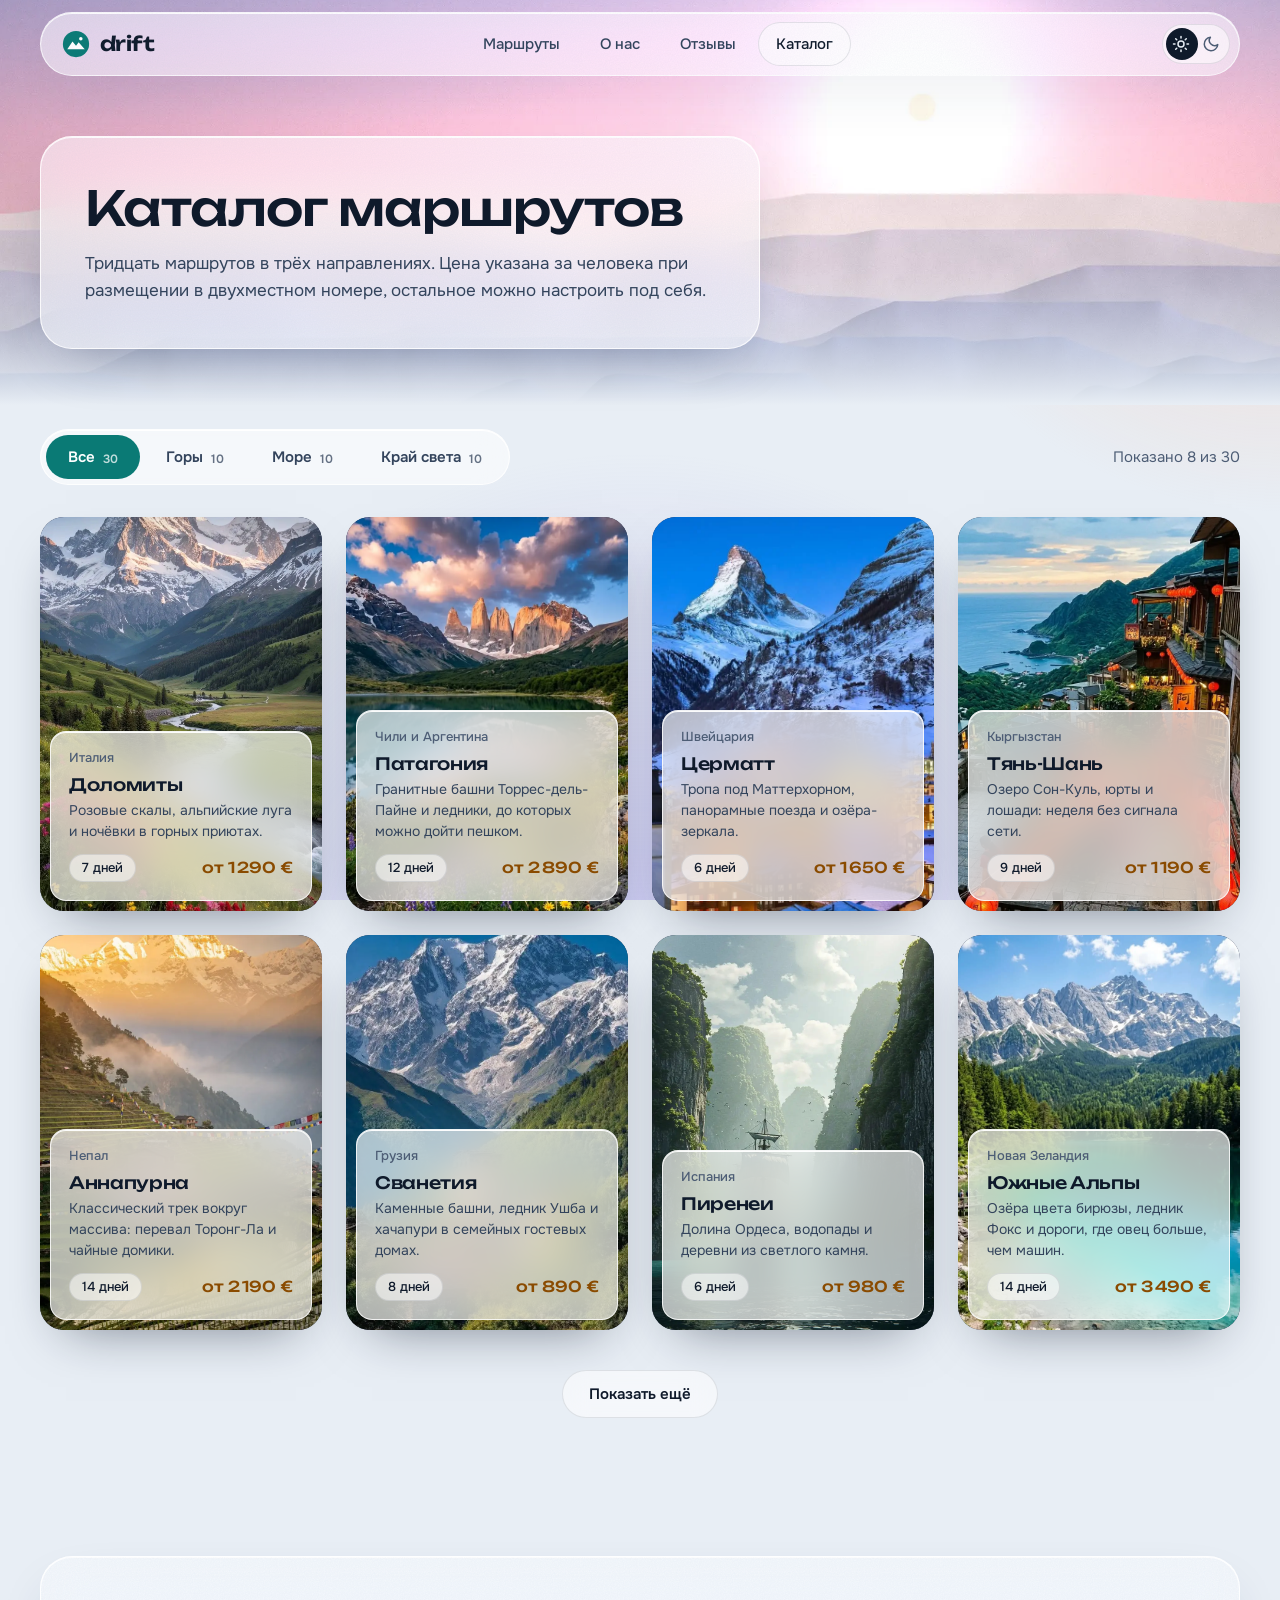
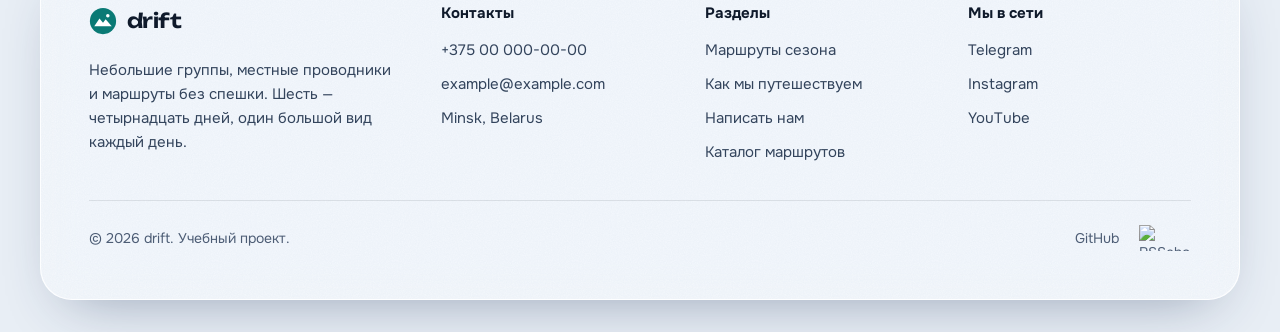
==== catalog.html @ 77f8b473 "init: creation landing page" ====
<!doctype html>
<html lang="ru" data-theme="light">
  <head>
    <meta charset="utf-8">
    <meta name="viewport" content="width=device-width, initial-scale=1">
    <title>Каталог маршрутов — drift</title>
    <meta
      name="description"
      content="Тридцать маршрутов по горам, морю и самым удалённым местам. Выберите категорию и настройте поездку под себя.">
    <meta name="color-scheme" content="light dark">
    <link rel="icon" href="assets/favicon.svg" type="image/svg+xml">
    <script>
      (function () {
        var theme = "light";
        try {
          var saved = localStorage.getItem("drift-theme");
          theme =
            saved === "dark" || saved === "light"
              ? saved
              : matchMedia("(prefers-color-scheme: dark)").matches
                ? "dark"
                : "light";
        } catch (e) {}
        document.documentElement.setAttribute("data-theme", theme);
      })();
    </script>
    <link
      rel="preload"
      href="assets/fonts/unbounded-cyrillic-wght-normal.woff2"
      as="font"
      type="font/woff2"
      crossorigin>
    <link rel="stylesheet" href="css/fonts.css">
    <link rel="stylesheet" href="css/base.css">
    <link rel="stylesheet" href="css/components.css">
    <link rel="stylesheet" href="css/pages.css">
  </head>
  <body>
    <header class="site-header">
      <div class="site-header__bar">
        <a class="logo" href="index.html"
          ><svg viewBox="0 0 32 32" aria-hidden="true">
            <circle cx="16" cy="16" r="15" fill="var(--accent)" />
            <path d="M6 22l6-9 4 5 3-4 7 8z" fill="var(--accent-ink)" />
            <circle cx="21.5" cy="10" r="2" fill="var(--accent-ink)" />
          </svg>
          <span>drift</span></a
        >
        <nav class="nav" id="site-nav">
          <ul class="nav__list">
            <li><a class="nav__link" href="index.html#routes">Маршруты</a></li>
            <li><a class="nav__link" href="index.html#about">О нас</a></li>
            <li><a class="nav__link" href="index.html#reviews">Отзывы</a></li>
            <li>
              <a class="nav__link" href="catalog.html" aria-current="page">Каталог</a>
            </li>
          </ul>
        </nav>
        <div class="site-header__actions">
          <button
            class="theme-toggle"
            type="button"
            role="switch"
            aria-checked="false"
            aria-label="Тёмная тема"
          >
            <span class="theme-toggle__thumb"></span>
            <svg
              class="theme-toggle__sun"
              viewBox="0 0 24 24"
              fill="none"
              stroke="currentColor"
              stroke-width="2"
              stroke-linecap="round"
              stroke-linejoin="round"
              aria-hidden="true"
            >
              <circle cx="12" cy="12" r="4" />
              <path
                d="M12 2v2M12 20v2M4.93 4.93l1.41 1.41M17.66 17.66l1.41 1.41M2 12h2M20 12h2M6.34 17.66l-1.41 1.41M19.07 4.93l-1.41 1.41"
              />
            </svg>
            <svg
              class="theme-toggle__moon"
              viewBox="0 0 24 24"
              fill="none"
              stroke="currentColor"
              stroke-width="2"
              stroke-linecap="round"
              stroke-linejoin="round"
              aria-hidden="true"
            >
              <path d="M21 12.79A9 9 0 1 1 11.21 3 7 7 0 0 0 21 12.79z" />
            </svg>
          </button>
          <button
            class="burger"
            type="button"
            aria-label="Открыть меню"
            aria-expanded="false"
            aria-controls="site-nav"
          >
            <span></span><span></span><span></span>
          </button>
        </div>
      </div>
    </header>

    <main id="main">
      <section class="page-hero" aria-labelledby="catalog-title">
        <div class="page-hero__bg" aria-hidden="true"></div>
        <div class="container">
          <div class="page-hero__panel glass">
            <h1 id="catalog-title">Каталог маршрутов</h1>
            <p>
              Тридцать маршрутов в трёх направлениях. Цена указана за человека
              при размещении в двухместном номере, остальное можно настроить под
              себя.
            </p>
          </div>
        </div>
      </section>

      <section class="catalog" aria-labelledby="catalog-list-title">
        <div class="container">
          <h2 class="visually-hidden" id="catalog-list-title">
            Список маршрутов
          </h2>
          <div class="catalog__toolbar">
            <div class="tabs" role="group" aria-label="Категории маршрутов">
              <button class="tab is-active" type="button" aria-pressed="true">
                Все <span class="tab__count">30</span>
              </button>
              <button class="tab" type="button" aria-pressed="false">
                Горы <span class="tab__count">10</span>
              </button>
              <button class="tab" type="button" aria-pressed="false">
                Море <span class="tab__count">10</span>
              </button>
              <button class="tab" type="button" aria-pressed="false">
                Край света <span class="tab__count">10</span>
              </button>
            </div>
            <p class="catalog__status" id="catalog-status" aria-live="polite">
              Показано 8 из 30
            </p>
          </div>
          <ul class="cards">
            <li>
              <article class="card">
                <img class="card__img" src="assets/img/dolomites.webp" alt="Розовый рассвет над острыми хребтами Доломитов" width="720" height="900" loading="lazy">
                <div class="card__panel">
                  <p class="card__place">Италия</p>
                  <h3 class="card__title">Доломиты</h3>
                  <p class="card__text">
                    Розовые скалы, альпийские луга и ночёвки в горных приютах.
                  </p>
                  <div class="card__meta">
                    <span class="chip">7 дней</span
                    ><span class="card__price">от 1 290 €</span>
                  </div>
                </div>
                <button
                  class="card__open"
                  type="button"
                  data-id="dolomites"
                ></button>
              </article>
            </li>
            <li>
              <article class="card">
                <img class="card__img" src="assets/img/patagonia.webp" alt="Тёмные гранитные башни Патагонии над озером в лучах заката" width="720" height="900" loading="lazy">
                <div class="card__panel">
                  <p class="card__place">Чили и Аргентина</p>
                  <h3 class="card__title">Патагония</h3>
                  <p class="card__text">
                    Гранитные башни Торрес-дель-Пайне и ледники, до которых
                    можно дойти пешком.
                  </p>
                  <div class="card__meta">
                    <span class="chip">12 дней</span
                    ><span class="card__price">от 2 890 €</span>
                  </div>
                </div>
                <button
                  class="card__open"
                  type="button"
                  data-id="patagonia"
                ></button>
              </article>
            </li>
            <li>
              <article class="card">
                <img class="card__img" src="assets/img/zermatt.webp" alt="Заснеженный Маттерхорн под ярким солнцем" width="720" height="900" loading="lazy">
                <div class="card__panel">
                  <p class="card__place">Швейцария</p>
                  <h3 class="card__title">Церматт</h3>
                  <p class="card__text">
                    Тропа под Маттерхорном, панорамные поезда и озёра-зеркала.
                  </p>
                  <div class="card__meta">
                    <span class="chip">6 дней</span
                    ><span class="card__price">от 1 650 €</span>
                  </div>
                </div>
                <button
                  class="card__open"
                  type="button"
                  data-id="zermatt"
                ></button>
              </article>
            </li>
            <li>
              <article class="card">
                <img class="card__img" src="assets/img/tianshan.webp" alt="Ледяные вершины Тянь-Шаня над спокойным озером" width="720" height="900" loading="lazy">
                <div class="card__panel">
                  <p class="card__place">Кыргызстан</p>
                  <h3 class="card__title">Тянь-Шань</h3>
                  <p class="card__text">
                    Озеро Сон-Куль, юрты и лошади: неделя без сигнала сети.
                  </p>
                  <div class="card__meta">
                    <span class="chip">9 дней</span
                    ><span class="card__price">от 1 190 €</span>
                  </div>
                </div>
                <button
                  class="card__open"
                  type="button"
                  data-id="tianshan"
                ></button>
              </article>
            </li>
            <li>
              <article class="card">
                <img class="card__img" src="assets/img/annapurna.webp" alt="Снежная вершина Аннапурны в оранжевом свете рассвета" width="720" height="900" loading="lazy">
                <div class="card__panel">
                  <p class="card__place">Непал</p>
                  <h3 class="card__title">Аннапурна</h3>
                  <p class="card__text">
                    Классический трек вокруг массива: перевал Торонг-Ла и чайные
                    домики.
                  </p>
                  <div class="card__meta">
                    <span class="chip">14 дней</span
                    ><span class="card__price">от 2 190 €</span>
                  </div>
                </div>
                <button
                  class="card__open"
                  type="button"
                  data-id="annapurna"
                ></button>
              </article>
            </li>
            <li>
              <article class="card">
                <img class="card__img" src="assets/img/svaneti.webp" alt="Туманные зелёные хребты Сванетии в вечернем свете" width="720" height="900" loading="lazy">
                <div class="card__panel">
                  <p class="card__place">Грузия</p>
                  <h3 class="card__title">Сванетия</h3>
                  <p class="card__text">
                    Каменные башни, ледник Ушба и хачапури в семейных гостевых
                    домах.
                  </p>
                  <div class="card__meta">
                    <span class="chip">8 дней</span
                    ><span class="card__price">от 890 €</span>
                  </div>
                </div>
                <button
                  class="card__open"
                  type="button"
                  data-id="svaneti"
                ></button>
              </article>
            </li>
            <li>
              <article class="card">
                <img class="card__img" src="assets/img/pyrenees.webp" alt="Зелёные холмы Пиренеев в мягком утреннем свете" width="720" height="900" loading="lazy">
                <div class="card__panel">
                  <p class="card__place">Испания</p>
                  <h3 class="card__title">Пиренеи</h3>
                  <p class="card__text">
                    Долина Ордеса, водопады и деревни из светлого камня.
                  </p>
                  <div class="card__meta">
                    <span class="chip">6 дней</span
                    ><span class="card__price">от 980 €</span>
                  </div>
                </div>
                <button
                  class="card__open"
                  type="button"
                  data-id="pyrenees"
                ></button>
              </article>
            </li>
            <li>
              <article class="card">
                <img class="card__img" src="assets/img/nzalps.webp" alt="Снежные Южные Альпы над бирюзовым озером" width="720" height="900" loading="lazy">
                <div class="card__panel">
                  <p class="card__place">Новая Зеландия</p>
                  <h3 class="card__title">Южные Альпы</h3>
                  <p class="card__text">
                    Озёра цвета бирюзы, ледник Фокс и дороги, где овец больше,
                    чем машин.
                  </p>
                  <div class="card__meta">
                    <span class="chip">14 дней</span
                    ><span class="card__price">от 3 490 €</span>
                  </div>
                </div>
                <button
                  class="card__open"
                  type="button"
                  data-id="nzalps"
                ></button>
              </article>
            </li>
          </ul>
          <div class="catalog__more">
            <button class="btn btn--glass" type="button">Показать ещё</button>
          </div>
        </div>
      </section>
    </main>

    <footer class="site-footer">
      <div class="container">
        <div class="footer__panel glass">
          <div class="footer__grid">
            <div>
              <a class="logo" href="index.html">
                <svg viewBox="0 0 32 32" aria-hidden="true">
                  <circle cx="16" cy="16" r="15" fill="var(--accent)" />
                  <path d="M6 22l6-9 4 5 3-4 7 8z" fill="var(--accent-ink)" />
                  <circle
                    cx="21.5"
                    cy="10"
                    r="2"
                    fill="var(--accent-ink)"/></svg><span>drift</span></a>
              <p class="footer__about">
                Небольшие группы, местные проводники и маршруты без спешки.
                Шесть — четырнадцать дней, один большой вид каждый день.
              </p>
            </div>
            <div>
              <h2 class="footer__title">Контакты</h2>
              <ul class="footer__list">
                <li><a href="tel:+375000000000">+375 00 000-00-00</a></li>
                <li>
                  <a href="mailto:example@example.com">example@example.com</a>
                </li>
                <li>
                  <a
                    href="https://www.google.com/maps/place/%D0%9C%D0%B8%D0%BD%D1%81%D0%BA,+%D0%9C%D0%B8%D0%BD%D1%81%D0%BA%D0%B0%D1%8F+%D0%BE%D0%B1%D0%BB%D0%B0%D1%81%D1%82%D1%8C/@53.8847295,27.42856,11z/data=!3m1!4b1!4m6!3m5!1s0x46dbcfd35b1e6ad3:0xb61b853ddb570d9!8m2!3d53.9006011!4d27.558972!16zL20vMGRseGo?entry=ttu&g_ep=EgoyMDI2MDkxNi4wIKXMDSoASAFQAw%3D%3D"
                    target="_blank"
                    rel="noopener noreferrer">Minsk, Belarus</a>
                </li>
              </ul>
            </div>
            <div>
              <h2 class="footer__title">Разделы</h2>
              <ul class="footer__list">
                <li><a href="index.html#routes">Маршруты сезона</a></li>
                <li><a href="index.html#about">Как мы путешествуем</a></li>
                <li><a href="index.html#contact">Написать нам</a></li>
                <li><a href="catalog.html">Каталог маршрутов</a></li>
              </ul>
            </div>
            <div>
              <h2 class="footer__title">Мы в сети</h2>
              <ul class="footer__list">
                <li>
                  <a
                    href="https://t.me/"
                    target="_blank"
                    rel="noopener noreferrer">Telegram</a>
                </li>
                <li>
                  <a
                    href="https://www.instagram.com/"
                    target="_blank"
                    rel="noopener noreferrer">Instagram</a>
                </li>
                <li>
                  <a
                    href="https://www.youtube.com/"
                    target="_blank"
                    rel="noopener noreferrer">YouTube</a>
                </li>
              </ul>
            </div>
          </div>
          <div class="footer__bottom">
            <p>© 2026 drift. Учебный проект.</p>
            <div class="footer__project">
              <a
                href="https://github.com/gor-anastasii"
                target="_blank"
                rel="noopener noreferrer">GitHub</a>
              <a
                class="footer__rs"
                href="https://rs.school/courses/javascript"
                target="_blank"
                rel="noopener noreferrer">
                <img src="https://raw.githubusercontent.com/rolling-scopes-school/tasks/master/fullstack-engineering/tasks/cv/assets/rs-school-logo.svg" alt="RSSchool logo" width="52" height="26">
              </a>
            </div>
          </div>
        </div>
      </div>
    </footer>

    <script src="js/theme.js"></script>
  </body>
</html>
---- css/fonts.css ----
@font-face {
  font-family: "Unbounded";
  font-style: normal;
  font-display: swap;
  font-weight: 200 900;
  src: url("../assets/fonts/unbounded-cyrillic-wght-normal.woff2")
    format("woff2");
  unicode-range: U+0301, U+0400-045F, U+0490-0491, U+04B0-04B1, U+2116;
}
@font-face {
  font-family: "Unbounded";
  font-style: normal;
  font-display: swap;
  font-weight: 200 900;
  src: url("../assets/fonts/unbounded-latin-wght-normal.woff2") format("woff2");
  unicode-range:
    U+0000-00FF, U+0131, U+0152-0153, U+02BB-02BC, U+02C6, U+02DA, U+02DC,
    U+2000-206F, U+20AC, U+2122, U+2191, U+2193, U+2212, U+2215, U+FEFF, U+FFFD;
}
@font-face {
  font-family: "Onest";
  font-style: normal;
  font-display: swap;
  font-weight: 100 900;
  src: url("../assets/fonts/onest-cyrillic-wght-normal.woff2") format("woff2");
  unicode-range: U+0301, U+0400-045F, U+0490-0491, U+04B0-04B1, U+2116;
}
@font-face {
  font-family: "Onest";
  font-style: normal;
  font-display: swap;
  font-weight: 100 900;
  src: url("../assets/fonts/onest-latin-wght-normal.woff2") format("woff2");
  unicode-range:
    U+0000-00FF, U+0131, U+0152-0153, U+02BB-02BC, U+02C6, U+02DA, U+02DC,
    U+2000-206F, U+20AC, U+2122, U+2191, U+2193, U+2212, U+2215, U+FEFF, U+FFFD;
}
@font-face {
  font-family: "Caveat";
  font-style: normal;
  font-display: swap;
  font-weight: 400 700;
  src: url("../assets/fonts/caveat-cyrillic-wght-normal.woff2") format("woff2");
  unicode-range: U+0301, U+0400-045F, U+0490-0491, U+04B0-04B1, U+2116;
}
@font-face {
  font-family: "Caveat";
  font-style: normal;
  font-display: swap;
  font-weight: 400 700;
  src: url("../assets/fonts/caveat-latin-wght-normal.woff2") format("woff2");
  unicode-range:
    U+0000-00FF, U+0131, U+0152-0153, U+02BB-02BC, U+02C6, U+02DA, U+02DC,
    U+2000-206F, U+20AC, U+2122, U+2191, U+2193, U+2212, U+2215, U+FEFF, U+FFFD;
}
---- css/base.css ----
:root {
  --font-display: "Unbounded", "Segoe UI", system-ui, sans-serif;
  --font-body: "Onest", "Segoe UI", system-ui, sans-serif;
  --font-hand: "Caveat", "Segoe Script", "Bradley Hand", cursive;
  --paper: #fbf6ea;
  --paper-ink: #2b2a33;
  --sticky: #fff1a6;
  --container: 1280px;
  --gutter: clamp(16px, 4vw, 40px);
  --r-xl: 32px;
  --r-lg: 24px;
  --r-md: 16px;
  --header-h: 64px;
  --ease: cubic-bezier(0.2, 0.7, 0.2, 1);
  --dur: 0.3s;
  --blur: 22px;
}
:root,
:root[data-theme="light"] {
  color-scheme: light;
  --bg: #e8eef5;
  --ink: #0f1a2b;
  --ink-soft: #33445c;
  --ink-mute: #4d5d75;
  --accent: #0a7a75;
  --accent-hover: #08655f;
  --accent-ink: #fff;
  --accent-text: #075f5b;
  --accent-glow: rgba(10, 122, 117, 0.55);
  --gold: #8a4b00;
  --glass: rgba(255, 255, 255, 0.56);
  --glass-strong: rgba(255, 255, 255, 0.86);
  --glass-border: rgba(255, 255, 255, 0.8);
  --glass-shadow: 0 24px 60px -28px rgba(31, 52, 88, 0.45);
  --glass-hi: inset 0 1px 0 rgba(255, 255, 255, 0.95);
  --panel: rgba(255, 255, 255, 0.68);
  --panel-hover: rgba(255, 255, 255, 0.8);
  --chip: rgba(255, 255, 255, 0.55);
  --chip-hover: rgba(255, 255, 255, 0.9);
  --chip-border: rgba(15, 26, 43, 0.1);
  --grain-op: 0.08;
  --grain: url("data:image/svg+xml,%3Csvg xmlns='http://www.w3.org/2000/svg' width='180' height='180'%3E%3Cfilter id='n'%3E%3CfeTurbulence type='fractalNoise' baseFrequency='.85' numOctaves='2' stitchTiles='stitch'/%3E%3CfeColorMatrix values='0 0 0 0 .1 0 0 0 0 .2 0 0 0 0 .35 0 0 0 .7 0'/%3E%3C/filter%3E%3Crect width='100%25' height='100%25' filter='url(%23n)'/%3E%3C/svg%3E");
  --ambient:
    radial-gradient(
      60vmax 60vmax at 8% -10%,
      rgba(110, 212, 198, 0.6),
      transparent 60%
    ),
    radial-gradient(
      55vmax 55vmax at 100% 10%,
      rgba(255, 190, 160, 0.55),
      transparent 60%
    ),
    radial-gradient(
      70vmax 70vmax at 50% 110%,
      rgba(170, 160, 240, 0.5),
      transparent 60%
    );
}
:root[data-theme="dark"] {
  color-scheme: dark;
  --bg: #080e1d;
  --ink: #eef3fb;
  --ink-soft: #c5d0e4;
  --ink-mute: #9fadc6;
  --accent: #6fe3d3;
  --accent-hover: #95f0e3;
  --accent-ink: #04211f;
  --accent-text: #7ceadb;
  --accent-glow: rgba(111, 227, 211, 0.45);
  --gold: #ffcf8a;
  --glass: rgba(16, 24, 48, 0.5);
  --glass-strong: rgba(12, 18, 38, 0.86);
  --glass-border: rgba(255, 255, 255, 0.17);
  --glass-shadow: 0 24px 60px -24px rgba(0, 0, 0, 0.65);
  --glass-hi: inset 0 1px 0 rgba(255, 255, 255, 0.22);
  --panel: rgba(10, 16, 34, 0.6);
  --panel-hover: rgba(14, 22, 46, 0.74);
  --chip: rgba(255, 255, 255, 0.1);
  --chip-hover: rgba(255, 255, 255, 0.2);
  --chip-border: rgba(255, 255, 255, 0.18);
  --grain-op: 0.1;
  --grain: url("data:image/svg+xml,%3Csvg xmlns='http://www.w3.org/2000/svg' width='180' height='180'%3E%3Cfilter id='n'%3E%3CfeTurbulence type='fractalNoise' baseFrequency='.85' numOctaves='2' stitchTiles='stitch'/%3E%3CfeColorMatrix values='0 0 0 0 1 0 0 0 0 1 0 0 0 0 1 0 0 0 .7 0'/%3E%3C/filter%3E%3Crect width='100%25' height='100%25' filter='url(%23n)'/%3E%3C/svg%3E");
  --ambient:
    radial-gradient(
      60vmax 60vmax at 8% -10%,
      rgba(40, 150, 150, 0.4),
      transparent 60%
    ),
    radial-gradient(
      55vmax 55vmax at 100% 20%,
      rgba(100, 72, 200, 0.4),
      transparent 60%
    ),
    radial-gradient(
      70vmax 70vmax at 40% 110%,
      rgba(30, 90, 160, 0.4),
      transparent 60%
    );
}

*,
*::before,
*::after {
  box-sizing: border-box;
}
html {
  -webkit-text-size-adjust: 100%;
  scroll-behavior: smooth;
  scroll-padding-top: 104px;
}
@media (prefers-reduced-motion: reduce) {
  html {
    scroll-behavior: auto;
  }
  * {
    transition-duration: 0.01ms !important;
    animation-duration: 0.01ms !important;
  }
}
body {
  margin: 0;
  min-height: 100vh;
  font-family: var(--font-body);
  font-size: 1rem;
  line-height: 1.6;
  color: var(--ink);
  background: var(--bg);
  overflow-x: clip;
  transition:
    background-color var(--dur),
    color var(--dur);
}
body::before {
  content: "";
  position: fixed;
  inset: 0;
  z-index: -1;
  background: var(--ambient);
  pointer-events: none;
}
img {
  display: block;
  max-width: 100%;
  height: auto;
}
h1,
h2,
h3,
p,
ul,
ol,
figure,
blockquote {
  margin: 0;
}
ul,
ol {
  padding: 0;
  list-style: none;
}
a {
  color: inherit;
}
button {
  font: inherit;
  color: inherit;
}
h1,
h2,
h3 {
  font-family: var(--font-display);
  font-weight: 500;
  letter-spacing: -0.02em;
  line-height: 1.15;
  text-wrap: balance;
}
h2 {
  font-size: clamp(1.5rem, 1.05rem + 1.7vw, 2.25rem);
}
h3 {
  font-size: 1.125rem;
}
:focus-visible {
  outline: 2px solid var(--accent-text);
  outline-offset: 3px;
  border-radius: 8px;
}
.visually-hidden {
  position: absolute !important;
  width: 1px;
  height: 1px;
  margin: -1px;
  padding: 0;
  overflow: hidden;
  clip: rect(0 0 0 0);
  white-space: nowrap;
  border: 0;
}
.skip-link {
  position: absolute;
  left: 16px;
  top: -80px;
  z-index: 200;
  padding: 10px 18px;
  border-radius: 999px;
  background: var(--accent);
  color: var(--accent-ink);
  font-weight: 600;
  text-decoration: none;
}
.skip-link:focus {
  top: 12px;
}

.container {
  width: 100%;
  max-width: calc(var(--container) + 2 * var(--gutter));
  margin-inline: auto;
  padding-inline: var(--gutter);
}
.section {
  padding-block: clamp(48px, 7vw, 104px);
}
.section__head {
  display: flex;
  align-items: flex-end;
  justify-content: space-between;
  gap: 24px;
  flex-wrap: wrap;
  margin-bottom: clamp(24px, 3vw, 40px);
}
.section__lead {
  margin-top: 12px;
  max-width: 52ch;
  color: var(--ink-soft);
  font-size: 1.0625rem;
}

.glass {
  position: relative;
  isolation: isolate;
  background: var(--glass);
  -webkit-backdrop-filter: blur(var(--blur)) saturate(160%);
  backdrop-filter: blur(var(--blur)) saturate(160%);
  border: 1px solid var(--glass-border);
  box-shadow: var(--glass-hi), var(--glass-shadow);
  border-radius: var(--r-lg);
}
.glass::before {
  content: "";
  position: absolute;
  inset: 0;
  z-index: -1;
  border-radius: inherit;
  pointer-events: none;
  background-image: var(--grain);
  opacity: var(--grain-op);
}
@supports not (
  (backdrop-filter: blur(1px)) or (-webkit-backdrop-filter: blur(1px))
) {
  .glass {
    background: var(--glass-strong);
  }
}

.btn {
  display: inline-flex;
  align-items: center;
  justify-content: center;
  gap: 10px;
  min-height: 48px;
  padding: 0 26px;
  border: 1px solid transparent;
  border-radius: 999px;
  font-weight: 600;
  font-size: 0.9375rem;
  line-height: 1;
  text-decoration: none;
  cursor: pointer;
  transition:
    background-color var(--dur) var(--ease),
    border-color var(--dur) var(--ease),
    box-shadow var(--dur) var(--ease),
    color var(--dur);
}
.btn--primary {
  background: var(--accent);
  color: var(--accent-ink);
  box-shadow: 0 12px 30px -12px var(--accent-glow);
}
.btn--primary:hover {
  background: var(--accent-hover);
  box-shadow: 0 16px 36px -12px var(--accent-glow);
}
.btn--glass {
  background: var(--chip);
  border-color: var(--chip-border);
  color: var(--ink);
  -webkit-backdrop-filter: blur(12px);
  backdrop-filter: blur(12px);
}
.btn--glass:hover {
  background: var(--chip-hover);
}
.btn--sm {
  min-height: 42px;
  padding: 0 20px;
}
.icon-btn {
  display: inline-grid;
  place-items: center;
  width: 48px;
  height: 48px;
  padding: 0;
  border-radius: 50%;
  border: 1px solid var(--chip-border);
  background: var(--chip);
  color: var(--ink);
  cursor: pointer;
  -webkit-backdrop-filter: blur(12px);
  backdrop-filter: blur(12px);
  transition:
    background-color var(--dur),
    border-color var(--dur);
}
.icon-btn:hover {
  background: var(--chip-hover);
}
.icon-btn svg {
  width: 20px;
  height: 20px;
}
.chip {
  display: inline-flex;
  align-items: center;
  min-height: 28px;
  padding: 0 12px;
  border-radius: 999px;
  background: var(--chip);
  border: 1px solid var(--chip-border);
  font-size: 0.8125rem;
  font-weight: 500;
  color: var(--ink);
}

.note {
  font-family: var(--font-hand);
  font-weight: 500;
  font-size: 1.5rem;
  line-height: 1.05;
  color: var(--ink);
}
---- css/components.css ----
.site-header {
  position: fixed;
  top: 12px;
  left: 0;
  right: 0;
  z-index: 100;
  padding-inline: var(--gutter);
  pointer-events: none;
}
.site-header__bar {
  position: relative;
  isolation: isolate;
  pointer-events: auto;
  display: flex;
  align-items: center;
  gap: 16px;
  max-width: var(--container);
  height: var(--header-h);
  margin-inline: auto;
  padding: 0 10px 0 22px;
  border-radius: 999px;
}

.site-header__bar::before,
.site-header__bar::after {
  content: "";
  position: absolute;
  inset: 0;
  z-index: -1;
  border-radius: inherit;
  pointer-events: none;
}
.site-header__bar::after {
  background: var(--glass);
  border: 1px solid var(--glass-border);
  box-shadow: var(--glass-hi), var(--glass-shadow);
  -webkit-backdrop-filter: blur(var(--blur)) saturate(160%);
  backdrop-filter: blur(var(--blur)) saturate(160%);
}
.site-header__bar::before {
  z-index: 0;
  background-image: var(--grain);
  opacity: var(--grain-op);
}
.logo {
  display: inline-flex;
  align-items: center;
  gap: 10px;
  font-family: var(--font-display);
  font-weight: 600;
  font-size: 1.25rem;
  letter-spacing: -0.03em;
  text-decoration: none;
  color: var(--ink);
}
.logo svg {
  width: 28px;
  height: 28px;
  flex: none;
}
.nav {
  margin-inline: auto;
}
.nav__list {
  display: flex;
  align-items: center;
  gap: 4px;
}
.nav__link {
  display: block;
  padding: 10px 18px;
  border-radius: 999px;
  font-size: 0.9375rem;
  font-weight: 500;
  color: var(--ink-soft);
  text-decoration: none;
  transition:
    background-color var(--dur),
    color var(--dur);
}
.nav__link:hover {
  background: var(--chip-hover);
  color: var(--ink);
}
.nav__link[aria-current="page"] {
  background: var(--chip);
  border: 0;
  color: var(--ink);
  box-shadow: inset 0 0 0 1px var(--chip-border);
}
.site-header__actions {
  display: flex;
  align-items: center;
  gap: 10px;
}

.theme-toggle {
  position: relative;
  width: 68px;
  height: 40px;
  padding: 0;
  border-radius: 999px;
  border: 1px solid var(--chip-border);
  background: var(--chip);
  cursor: pointer;
  transition: background-color var(--dur);
}
.theme-toggle:hover {
  background: var(--chip-hover);
}
.theme-toggle__thumb {
  position: absolute;
  top: 3px;
  left: 3px;
  width: 32px;
  height: 32px;
  border-radius: 50%;
  background: var(--ink);
  transition:
    transform 0.4s var(--ease),
    background-color var(--dur);
}
.theme-toggle svg {
  position: absolute;
  top: 10px;
  width: 18px;
  height: 18px;
  transition: color var(--dur);
}
.theme-toggle__sun {
  left: 9px;
  color: var(--bg);
}
.theme-toggle__moon {
  right: 9px;
  color: var(--ink-mute);
}
.theme-toggle[aria-checked="true"] .theme-toggle__thumb {
  transform: translateX(28px);
}
.theme-toggle[aria-checked="true"] .theme-toggle__sun {
  color: var(--ink-mute);
}
.theme-toggle[aria-checked="true"] .theme-toggle__moon {
  color: var(--bg);
}

.burger {
  display: none;
  position: relative;
  width: 44px;
  height: 44px;
  padding: 0;
  border-radius: 50%;
  border: 1px solid var(--chip-border);
  background: var(--chip);
  cursor: pointer;
}
.burger span {
  position: absolute;
  left: 12px;
  width: 18px;
  height: 2px;
  border-radius: 2px;
  background: var(--ink);
  transition:
    transform 0.35s var(--ease),
    opacity 0.2s;
}
.burger span:nth-child(1) {
  top: 14px;
}
.burger span:nth-child(2) {
  top: 20px;
}
.burger span:nth-child(3) {
  top: 26px;
}

@media (max-width: 1024px) {
  .nav__link {
    padding: 10px 12px;
  }
}
@media (max-width: 768px) {
  .nav {
    display: none;
  }
  .burger {
    display: block;
  }
  .site-header__bar {
    padding-left: 18px;
  }
  .site-header__actions {
    margin-left: auto;
  }
}

.site-footer {
  padding: clamp(24px, 4vw, 48px) 0 32px;
}
.footer__panel {
  padding: clamp(24px, 4vw, 48px);
  border-radius: var(--r-xl);
}
.footer__grid {
  display: grid;
  grid-template-columns: 1.4fr 1fr 1fr 1fr;
  gap: 32px 40px;
}
.footer__about {
  margin-top: 16px;
  max-width: 32ch;
  color: var(--ink-soft);
  font-size: 0.9375rem;
}
.footer__title {
  margin-bottom: 16px;
  font-family: var(--font-body);
  font-size: 0.9375rem;
  font-weight: 700;
  letter-spacing: 0;
}
.footer__list {
  display: grid;
  gap: 10px;
  font-size: 0.9375rem;
}
.footer__list a {
  color: var(--ink-soft);
  text-decoration: none;
  transition: color var(--dur);
}
.footer__list a:hover {
  color: var(--accent-text);
  text-decoration: underline;
  text-underline-offset: 4px;
}
.footer__bottom {
  display: flex;
  justify-content: space-between;
  align-items: center;
  gap: 16px;
  flex-wrap: wrap;
  margin-top: 36px;
  padding-top: 24px;
  border-top: 1px solid var(--chip-border);
  font-size: 0.875rem;
  color: var(--ink-mute);
}
.footer__bottom a {
  text-decoration: none;
  transition: color var(--dur);
}
.footer__bottom a:hover {
  color: var(--accent-text);
}
.footer__project {
  display: flex;
  align-items: center;
  gap: 20px;
  flex-wrap: wrap;
}
.rs-logo {
  display: inline-flex;
  align-items: center;
  gap: 8px;
  font-weight: 700;
  color: var(--ink);
}
.rs-logo svg {
  width: 28px;
  height: 28px;
}
@media (max-width: 1024px) {
  .footer__grid {
    grid-template-columns: 1fr 1fr;
  }
}
@media (max-width: 560px) {
  .footer__grid {
    grid-template-columns: 1fr;
  }
}

.cards {
  display: grid;
  grid-template-columns: repeat(4, 1fr);
  gap: 24px;
}
.card {
  position: relative;
  isolation: isolate;
  overflow: hidden;
  aspect-ratio: 5/7;
  border-radius: var(--r-lg);
  background: #1b2540;
  box-shadow: 0 22px 50px -26px rgba(15, 26, 43, 0.55);
  transition:
    box-shadow var(--dur) var(--ease),
    transform var(--dur) var(--ease);
}
.card:hover {
  box-shadow: 0 30px 60px -24px rgba(15, 26, 43, 0.65);
  transform: translateY(-4px);
}
.card__img {
  position: absolute;
  inset: 0;
  width: 100%;
  height: 100%;
  object-fit: cover;
  transition: transform 0.9s var(--ease);
}
.card:hover .card__img {
  transform: scale(1.06);
}
.card__panel {
  position: absolute;
  left: 10px;
  right: 10px;
  bottom: 10px;
  display: grid;
  gap: 6px;
  padding: 16px 18px 18px;
  border-radius: calc(var(--r-lg) - 8px);
  background: var(--panel);
  border: 1px solid var(--glass-border);
  box-shadow: var(--glass-hi);
  -webkit-backdrop-filter: blur(20px) saturate(160%);
  backdrop-filter: blur(20px) saturate(160%);
  transition: background-color var(--dur);
}
.card:hover .card__panel {
  background: var(--panel-hover);
}
.card__place {
  font-size: 0.8125rem;
  font-weight: 500;
  color: var(--ink-mute);
}
.card__title {
  font-size: 1.0625rem;
}
.card__open {
  position: absolute;
  inset: 0;
  z-index: 2;
  padding: 0;
  border: 0;
  border-radius: inherit;
  background: none;
  cursor: pointer;
}
.card__open:focus-visible {
  outline: none;
}
.card:has(.card__open:focus-visible) {
  outline: 2px solid var(--accent-text);
  outline-offset: 3px;
}
.card__text {
  font-size: 0.875rem;
  line-height: 1.5;
  color: var(--ink-soft);
}
.card__meta {
  display: flex;
  align-items: center;
  justify-content: space-between;
  gap: 8px;
  margin-top: 6px;
}
.card__price {
  font-family: var(--font-display);
  font-weight: 500;
  font-size: 0.9375rem;
  color: var(--gold);
  white-space: nowrap;
}
@media (max-width: 1099px) {
  .cards {
    grid-template-columns: repeat(2, 1fr);
  }
}
@media (max-width: 560px) {
  .cards {
    grid-template-columns: 1fr;
  }
  .card {
    aspect-ratio: 4/5;
  }
}

.tabs {
  display: inline-flex;
  gap: 4px;
  padding: 5px;
  border-radius: 999px;
  background: var(--glass);
  border: 1px solid var(--glass-border);
  box-shadow: var(--glass-hi);
  -webkit-backdrop-filter: blur(16px);
  backdrop-filter: blur(16px);
}
.tab {
  display: inline-flex;
  align-items: center;
  gap: 8px;
  min-height: 44px;
  padding: 0 22px;
  border: 0;
  border-radius: 999px;
  background: transparent;
  font-weight: 600;
  font-size: 0.9375rem;
  color: var(--ink-soft);
  cursor: pointer;
  transition:
    background-color var(--dur) var(--ease),
    color var(--dur);
}
.tab:hover {
  background: var(--chip-hover);
  color: var(--ink);
}
.tab.is-active {
  background: var(--accent);
  color: var(--accent-ink);
}
.tab__count {
  font-size: 0.75rem;
  font-weight: 600;
  opacity: 0.75;
  margin-top: 5px;
}
@media (max-width: 560px) {
  .tabs {
    display: flex;
    width: 100%;
  }
  .tab {
    flex: 1;
    justify-content: center;
    padding: 0 8px;
    font-size: 0.875rem;
  }
  .tab__count {
    display: none;
  }
}
---- css/pages.css ----
:root,
:root[data-theme="light"] {
  --hero-img: url("../assets/img/hero-light.webp");
}
:root[data-theme="dark"] {
  --hero-img: url("../assets/img/hero-dark.webp");
}

.hero {
  position: relative;
  display: flex;
  align-items: flex-end;
  min-height: max(680px, 100svh);
  padding: calc(var(--header-h) + 72px) 0 72px;
}
.hero__bg {
  position: absolute;
  inset: 0;
  background: var(--hero-img) center/cover no-repeat;
  transition: opacity var(--dur);
}
.hero::after {
  content: "";
  position: absolute;
  left: 0;
  right: 0;
  bottom: 0;
  height: 200px;
  background: linear-gradient(to bottom, transparent, var(--bg));
}
.hero__inner {
  position: relative;
  z-index: 1;
  display: flex;
  align-items: flex-end;
  justify-content: space-between;
  gap: 32px;
}
.hero__panel {
  width: 100%;
  max-width: 660px;
  padding: clamp(24px, 3.4vw, 48px);
  border-radius: var(--r-xl);
}
.hero__note {
  display: inline-flex;
  margin-bottom: 20px;
  padding: 6px 14px;
  border-radius: 999px;
  background: var(--chip);
  border: 1px solid var(--chip-border);
  font-size: 0.875rem;
  font-weight: 500;
  color: var(--ink-soft);
}
.hero__title {
  font-size: clamp(1.75rem, 1rem + 3.4vw, 3.375rem);
  line-height: 1.08;
  letter-spacing: -0.035em;
}
.hero__lead {
  margin-top: 20px;
  max-width: 46ch;
  font-size: 1.0625rem;
  color: var(--ink-soft);
}
.hero__actions {
  display: flex;
  flex-wrap: wrap;
  gap: 12px;
  margin-top: 32px;
}
.hero__aside {
  position: relative;
  display: grid;
  justify-items: end;
  gap: 6px;
}
.note--hero {
  display: flex;
  align-items: flex-end;
  gap: 6px;
  margin-right: 36px;
  transform: rotate(-4deg);
}
.note--hero svg {
  width: 44px;
  height: 38px;
  margin-bottom: -14px;
}
.ticket {
  display: flex;
  width: 360px;
  border-radius: 20px;
  text-decoration: none;
  transition: background-color var(--dur);
  -webkit-mask:
    radial-gradient(circle 11px at 71% 0, transparent 98%, #000) top/100% 51%
      no-repeat,
    radial-gradient(circle 11px at 71% 100%, transparent 98%, #000) bottom/100%
      51% no-repeat;
  mask:
    radial-gradient(circle 11px at 71% 0, transparent 98%, #000) top/100% 51%
      no-repeat,
    radial-gradient(circle 11px at 71% 100%, transparent 98%, #000) bottom/100%
      51% no-repeat;
}
.ticket:hover {
  background: var(--glass-strong);
}
.ticket__main {
  flex: 1;
  display: grid;
  gap: 2px;
  padding: 20px 18px 20px 24px;
}
.ticket__stub {
  display: grid;
  align-content: center;
  justify-items: center;
  gap: 2px;
  width: 28%;
  padding: 12px;
  border-left: 2px dashed var(--chip-border);
}
.ticket__code {
  font-family: var(--font-display);
  font-weight: 600;
  font-size: 1.5rem;
  letter-spacing: -0.02em;
}
.ticket__geo {
  font-size: 0.75rem;
  color: var(--ink-mute);
  font-variant-numeric: tabular-nums;
}
.ticket__label {
  font-size: 0.8125rem;
  color: var(--ink-mute);
}
.ticket__title {
  font-family: var(--font-display);
  font-weight: 500;
  font-size: 1.25rem;
  letter-spacing: -0.02em;
}
.ticket__meta {
  font-size: 0.875rem;
  line-height: 1.45;
  color: var(--ink-soft);
}
@media (max-width: 1024px) {
  .hero__inner {
    flex-direction: column;
    align-items: flex-start;
  }
  .hero__aside {
    justify-items: start;
  }
  .note--hero {
    margin-left: 24px;
    margin-right: 0;
  }
}
@media (max-width: 560px) {
  .hero {
    padding-bottom: 48px;
  }
  .hero__aside {
    width: 100%;
  }
  .ticket {
    width: 100%;
  }
  .hero__actions .btn {
    flex: 1 1 100%;
  }
}

.slider__controls {
  display: flex;
  gap: 10px;
}
.slider__viewport {
  overflow: hidden;
  border-radius: var(--r-xl);
  box-shadow: 0 30px 70px -34px rgba(15, 26, 43, 0.6);
}
.slider__track {
  display: flex;
  transition: transform 0.7s var(--ease);
}
.slide {
  position: relative;
  flex: 0 0 100%;
  min-width: 0;
  aspect-ratio: 16/8;
}
.slide__img {
  width: 100%;
  height: 100%;
  object-fit: cover;
}
.slide__caption {
  position: absolute;
  left: 24px;
  bottom: 24px;
  display: grid;
  gap: 12px;
  width: min(440px, calc(100% - 48px));
  padding: 28px;
  border-radius: var(--r-lg);
}
.slide__text {
  color: var(--ink-soft);
  font-size: 0.9375rem;
}
.slide__foot {
  display: flex;
  align-items: center;
  justify-content: space-between;
  gap: 12px;
  flex-wrap: wrap;
}
.slide__price {
  white-space: nowrap;
  font-family: var(--font-display);
  font-weight: 500;
  color: var(--gold);
}
.slider__dots {
  display: flex;
  justify-content: center;
  gap: 10px;
  margin-top: 22px;
}
.slider__dot {
  width: 36px;
  height: 6px;
  padding: 0;
  border: 0;
  border-radius: 6px;
  background: var(--chip-border);
  cursor: pointer;
  transition:
    background-color var(--dur),
    width 0.4s var(--ease);
}
.slider__dot:hover {
  background: var(--ink-mute);
}
.slider__dot.is-active {
  width: 56px;
  background: var(--accent);
}
@media (max-width: 900px) {
  .slide {
    aspect-ratio: 16/11;
  }
}
@media (max-width: 560px) {
  .slide {
    aspect-ratio: 3/4;
  }
  .slide__caption {
    left: 12px;
    bottom: 12px;
    width: calc(100% - 24px);
    padding: 20px;
  }
}

.about {
  display: grid;
  grid-template-columns: 1.05fr 0.95fr;
  gap: clamp(32px, 6vw, 96px);
  align-items: start;
}
.day {
  position: relative;
  display: grid;
  gap: 0;
  margin-top: 36px;
}
.day::before {
  content: "";
  position: absolute;
  left: 66px;
  top: 12px;
  bottom: 12px;
  border-left: 2px dashed var(--chip-border);
}
.day li {
  position: relative;
  display: grid;
  grid-template-columns: 52px 1fr;
  gap: 34px;
  padding: 14px 0;
}
.day li::before {
  content: "";
  position: absolute;
  left: 61px;
  top: 24px;
  width: 12px;
  height: 12px;
  border-radius: 50%;
  background: var(--accent);
  box-shadow: 0 0 0 5px var(--bg);
}
.day time {
  font-family: var(--font-display);
  font-weight: 500;
  font-size: 0.9375rem;
  letter-spacing: -0.02em;
  padding-top: 2px;
  font-variant-numeric: tabular-nums;
}
.day h3 {
  font-size: 1.0625rem;
}
.day p {
  margin-top: 4px;
  color: var(--ink-soft);
  font-size: 0.9375rem;
  max-width: 44ch;
}
.about__side {
  display: grid;
  grid-template-columns: 1fr 1fr;
  gap: 20px;
  align-items: start;
}
.shot {
  position: relative;
  margin: 0;
  overflow: hidden;
  aspect-ratio: 3/4;
  border-radius: var(--r-xl);
  box-shadow: 0 30px 60px -30px rgba(15, 26, 43, 0.6);
}
.shot--low {
  margin-top: 56px;
}
.shot img {
  position: absolute;
  inset: 0;
  width: 100%;
  height: 100%;
  object-fit: cover;
  transition: transform 0.9s var(--ease);
}
.shot:hover img {
  transform: scale(1.04);
}
.shot__cap {
  position: absolute;
  left: 10px;
  right: 10px;
  bottom: 10px;
  display: grid;
  gap: 2px;
  padding: 12px 16px 14px;
  border-radius: calc(var(--r-xl) - 12px);
  background: var(--panel);
  border: 1px solid var(--glass-border);
  box-shadow: var(--glass-hi);
  -webkit-backdrop-filter: blur(20px) saturate(160%);
  backdrop-filter: blur(20px) saturate(160%);
  font-size: 0.875rem;
  line-height: 1.4;
  color: var(--ink-soft);
}
.shot__cap strong {
  font-family: var(--font-display);
  font-weight: 500;
  font-size: 1rem;
  letter-spacing: -0.02em;
  color: var(--ink);
}
.promise {
  grid-column: 1/-1;
  display: grid;
  gap: 10px;
  margin-top: 36px;
  padding: 26px 28px;
  border-radius: var(--r-lg);
}
.promise ul {
  display: grid;
  gap: 6px;
  font-size: 0.9375rem;
}
.promise li::before {
  content: "–";
  margin-right: 10px;
  color: var(--accent-text);
  font-weight: 700;
}
.promise .note {
  margin-top: 6px;
  transform: rotate(-1.5deg);
}
@media (max-width: 900px) {
  .about {
    grid-template-columns: 1fr;
  }
  .about__side {
    max-width: 520px;
  }
}
@media (max-width: 420px) {
  .day li {
    grid-template-columns: 44px 1fr;
    gap: 28px;
  }
  .day::before {
    left: 56px;
  }
  .day li::before {
    left: 51px;
  }
  .about__side {
    gap: 12px;
  }
  .shot--low {
    margin-top: 32px;
  }
  .shot__cap {
    left: 6px;
    right: 6px;
    bottom: 6px;
    padding: 8px 10px 10px;
    font-size: 0.75rem;
  }
  .shot__cap strong {
    font-size: 0.875rem;
  }
}

.moods {
  display: grid;
  grid-template-columns: repeat(3, 1fr);
  gap: 24px;
  align-items: start;
}
.mood {
  position: relative;
  display: block;
  aspect-ratio: 3/4;
  overflow: hidden;
  border-radius: var(--r-xl);
  text-decoration: none;
  box-shadow: 0 30px 60px -30px rgba(15, 26, 43, 0.6);
}
.mood:nth-child(2) {
  margin-top: 56px;
}
.mood img {
  position: absolute;
  inset: 0;
  width: 100%;
  height: 100%;
  object-fit: cover;
  transition: transform 0.9s var(--ease);
}
.mood:hover img {
  transform: scale(1.05);
}
.mood__panel {
  position: absolute;
  left: 12px;
  right: 12px;
  bottom: 12px;
  display: grid;
  gap: 6px;
  padding: 20px 22px;
  border-radius: calc(var(--r-xl) - 10px);
  background: var(--panel);
  border: 1px solid var(--glass-border);
  -webkit-backdrop-filter: blur(20px) saturate(160%);
  backdrop-filter: blur(20px) saturate(160%);
  transition: background-color var(--dur);
}
.mood:hover .mood__panel {
  background: var(--panel-hover);
}
.mood__text {
  font-size: 0.9375rem;
  color: var(--ink-soft);
}
.mood__count {
  font-size: 0.875rem;
  font-weight: 600;
  color: var(--accent-text);
}
@media (max-width: 900px) {
  .moods {
    grid-template-columns: 1fr;
    max-width: 520px;
    margin-inline: auto;
  }
  .mood {
    aspect-ratio: 4/3;
  }
  .mood:nth-child(2) {
    margin-top: 0;
  }
}

.reviews {
  position: relative;
  isolation: isolate;
  display: grid;
  grid-template-columns: 0.8fr 1.2fr;
  gap: 24px;
  align-items: start;
  overflow: hidden;
  padding: clamp(16px, 3.4vw, 48px);
  border-radius: var(--r-xl);
  background: var(--hero-img) center 72% / cover no-repeat;
}
.reviews__intro {
  position: sticky;
  top: 104px;
  display: grid;
  gap: 14px;
  padding: clamp(24px, 3vw, 40px);
}
.rating {
  display: flex;
  align-items: center;
  gap: 16px;
  margin-top: 10px;
  padding-top: 20px;
  border-top: 1px solid var(--chip-border);
}
.rating__num {
  font-family: var(--font-display);
  font-weight: 500;
  font-size: 3rem;
  line-height: 1;
  letter-spacing: -0.04em;
}
.rating__info {
  display: grid;
  gap: 4px;
  font-size: 0.875rem;
  color: var(--ink-soft);
}
.review__stars {
  display: inline-flex;
  gap: 2px;
  color: var(--gold);
}
.review__stars svg {
  width: 18px;
  height: 18px;
  fill: none;
  stroke: currentColor;
  stroke-width: 1.6;
  stroke-linejoin: round;
}
.review__stars .on svg,
.review__stars > svg {
  fill: currentColor;
}
.reviews__grid {
  display: grid;
  grid-template-columns: 1fr 1fr;
  gap: 20px;
  align-items: start;
}
.review {
  display: grid;
  gap: 18px;
  padding: clamp(20px, 2.4vw, 30px);
  border-radius: var(--r-lg);
}
.review:nth-child(even) {
  margin-top: 36px;
}
.review__top {
  display: flex;
  align-items: center;
  justify-content: space-between;
  gap: 12px;
}
.review__quote {
  font-size: 1rem;
  line-height: 1.6;
}
.review__author {
  display: flex;
  align-items: center;
  gap: 14px;
  font-size: 0.875rem;
  color: var(--ink-mute);
}
.review__author strong {
  display: block;
  font-size: 0.9375rem;
  color: var(--ink);
}
.avatar {
  display: grid;
  place-items: center;
  width: 44px;
  height: 44px;
  flex: none;
  border-radius: 50%;
  background: var(--accent);
  color: var(--accent-ink);
  font-family: var(--font-display);
  font-weight: 500;
  font-size: 0.8125rem;
}
@media (max-width: 1024px) {
  .reviews {
    grid-template-columns: 1fr;
  }
  .reviews__intro {
    position: static;
  }
}
@media (max-width: 640px) {
  .reviews__grid {
    grid-template-columns: 1fr;
  }
  .review:nth-child(even) {
    margin-top: 0;
  }
}

.cta {
  position: relative;
  isolation: isolate;
  overflow: hidden;
  display: flex;
  align-items: center;
  min-height: 440px;
  padding: clamp(16px, 3vw, 40px);
  border-radius: var(--r-xl);
}
.cta > img {
  position: absolute;
  inset: 0;
  z-index: -1;
  width: 100%;
  height: 100%;
  object-fit: cover;
}
.cta__panel {
  display: grid;
  gap: 16px;
  max-width: 560px;
  padding: clamp(24px, 3.4vw, 44px);
}
.cta__panel p {
  color: var(--ink-soft);
}
.cta__actions {
  display: flex;
  flex-wrap: wrap;
  gap: 12px;
  margin-top: 8px;
}
@media (max-width: 560px) {
  .cta__actions .btn {
    flex: 1 1 100%;
  }
}

.page-hero {
  position: relative;
  padding: calc(var(--header-h) + 72px) 0 56px;
}
.page-hero__bg {
  position: absolute;
  inset: 0;
  background: var(--hero-img) center 62% / cover no-repeat;
}
.page-hero::after {
  content: "";
  position: absolute;
  left: 0;
  right: 0;
  bottom: 0;
  height: 140px;
  background: linear-gradient(to bottom, transparent, var(--bg));
}
.page-hero .container {
  position: relative;
  z-index: 1;
}
.page-hero__panel {
  display: grid;
  gap: 14px;
  max-width: 720px;
  padding: clamp(24px, 3.4vw, 44px);
  border-radius: var(--r-xl);
}
.page-hero__panel h1 {
  font-size: clamp(1.75rem, 1rem + 2.6vw, 3rem);
}
.page-hero__panel p {
  color: var(--ink-soft);
  font-size: 1.0625rem;
}
.catalog {
  padding-block: 24px clamp(56px, 7vw, 96px);
}
.catalog__toolbar {
  display: flex;
  align-items: center;
  justify-content: space-between;
  gap: 16px 24px;
  flex-wrap: wrap;
  margin-bottom: 32px;
}
.catalog__status {
  font-size: 0.9375rem;
  color: var(--ink-mute);
}
.catalog__more {
  display: flex;
  justify-content: center;
  margin-top: 40px;
}
.ticket__label,
.ticket__title,
.ticket__meta {
  display: block;
}
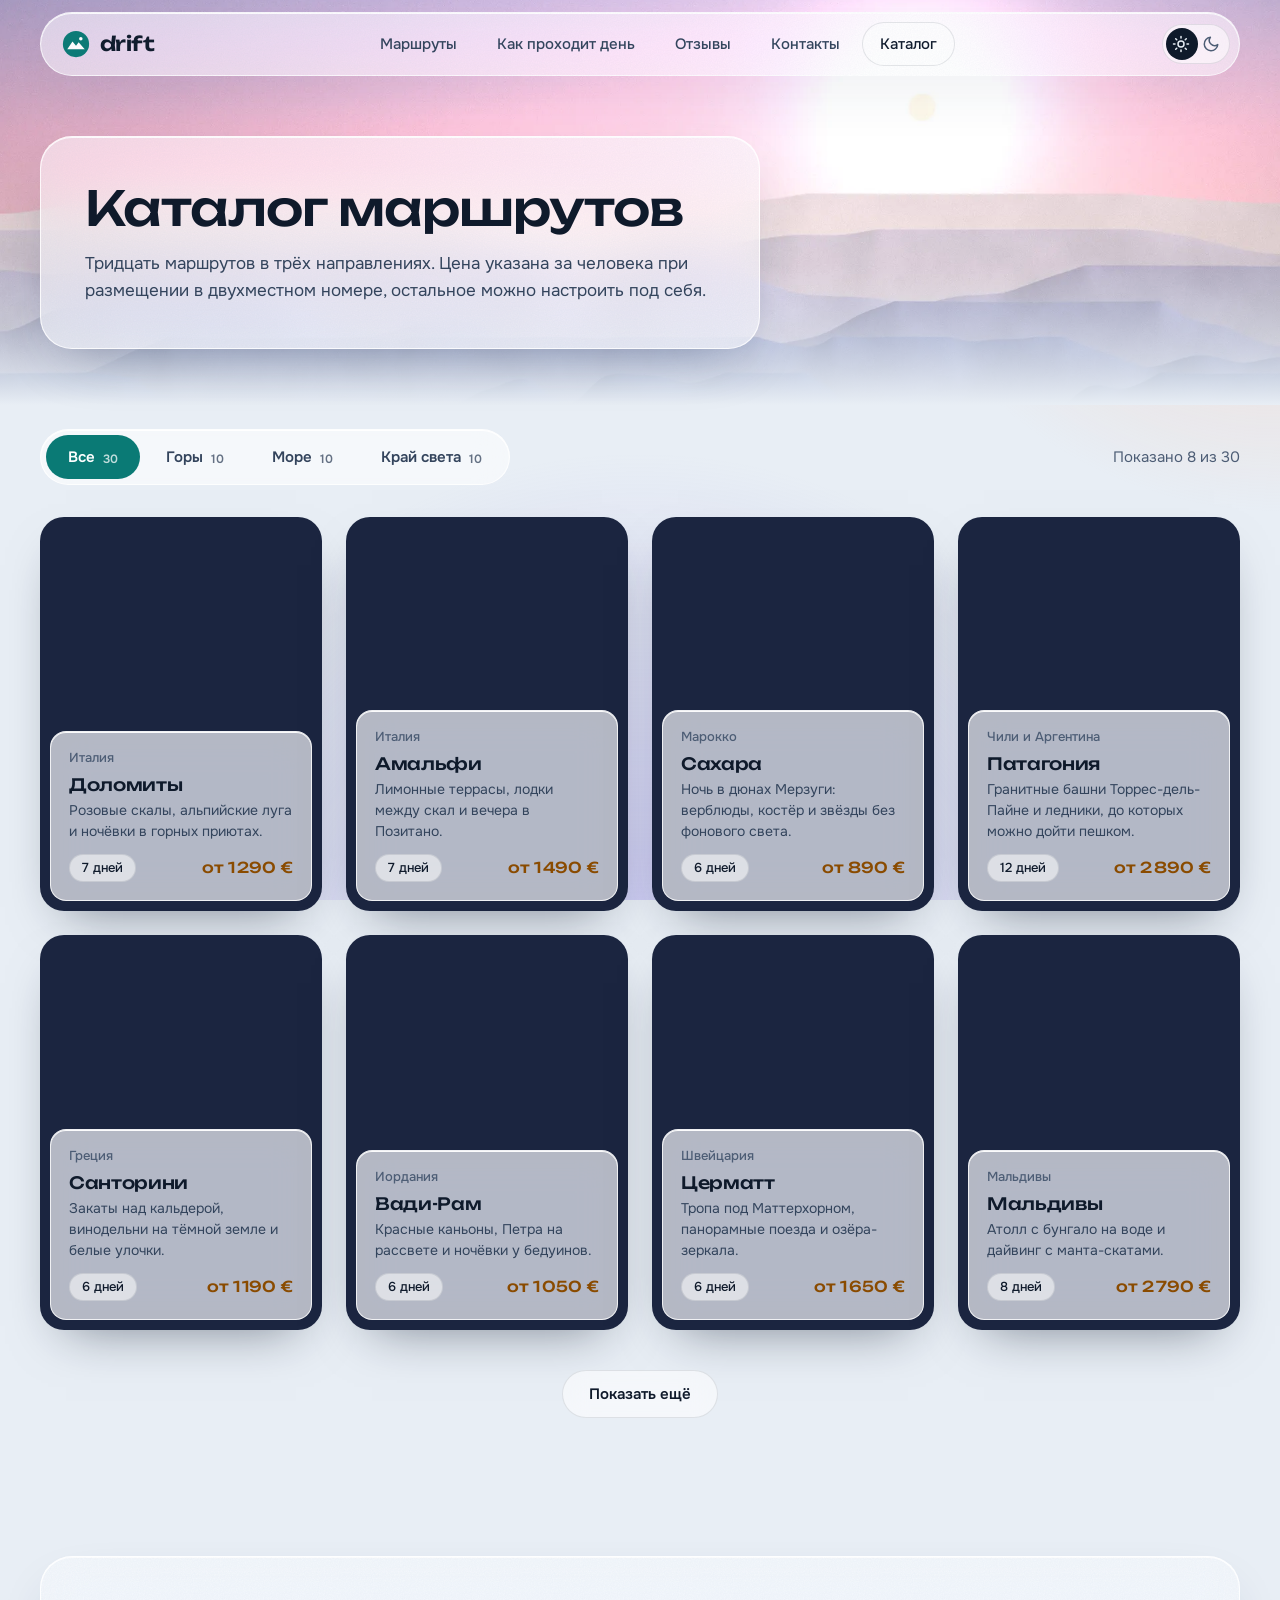
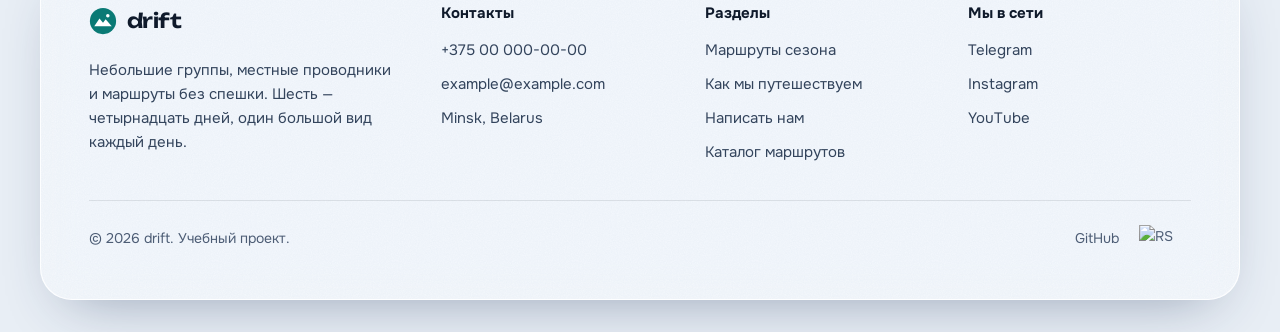
==== commit 7bbf3c13: "feat: create part 2" ====
--- a/catalog.html
+++ b/catalog.html
@@ -34,23 +34,25 @@
     <link rel="stylesheet" href="css/base.css">
     <link rel="stylesheet" href="css/components.css">
     <link rel="stylesheet" href="css/pages.css">
+    <link rel="stylesheet" href="css/part2.css">
   </head>
   <body>
     <header class="site-header">
       <div class="site-header__bar">
-        <a class="logo" href="index.html"
-          ><svg viewBox="0 0 32 32" aria-hidden="true">
+        <a class="logo" href="index.html">
+          <svg viewBox="0 0 32 32" aria-hidden="true">
             <circle cx="16" cy="16" r="15" fill="var(--accent)" />
             <path d="M6 22l6-9 4 5 3-4 7 8z" fill="var(--accent-ink)" />
             <circle cx="21.5" cy="10" r="2" fill="var(--accent-ink)" />
           </svg>
-          <span>drift</span></a
-        >
+          <span>drift</span>
+        </a>
         <nav class="nav" id="site-nav">
           <ul class="nav__list">
             <li><a class="nav__link" href="index.html#routes">Маршруты</a></li>
-            <li><a class="nav__link" href="index.html#about">О нас</a></li>
+            <li><a class="nav__link" href="index.html#about">Как проходит день</a></li>
             <li><a class="nav__link" href="index.html#reviews">Отзывы</a></li>
+            <li><a class="nav__link" href="index.html#contact">Контакты</a></li>
             <li>
               <a class="nav__link" href="catalog.html" aria-current="page">Каталог</a>
             </li>
@@ -96,7 +98,6 @@
           <button
             class="burger"
             type="button"
-            aria-label="Открыть меню"
             aria-expanded="false"
             aria-controls="site-nav"
           >
@@ -122,208 +123,18 @@
       </section>
 
       <section class="catalog" aria-labelledby="catalog-list-title">
-        <div class="container">
-          <h2 class="visually-hidden" id="catalog-list-title">
-            Список маршрутов
-          </h2>
-          <div class="catalog__toolbar">
-            <div class="tabs" role="group" aria-label="Категории маршрутов">
-              <button class="tab is-active" type="button" aria-pressed="true">
-                Все <span class="tab__count">30</span>
-              </button>
-              <button class="tab" type="button" aria-pressed="false">
-                Горы <span class="tab__count">10</span>
-              </button>
-              <button class="tab" type="button" aria-pressed="false">
-                Море <span class="tab__count">10</span>
-              </button>
-              <button class="tab" type="button" aria-pressed="false">
-                Край света <span class="tab__count">10</span>
-              </button>
-            </div>
-            <p class="catalog__status" id="catalog-status" aria-live="polite">
-              Показано 8 из 30
-            </p>
-          </div>
-          <ul class="cards">
-            <li>
-              <article class="card">
-                <img class="card__img" src="assets/img/dolomites.webp" alt="Розовый рассвет над острыми хребтами Доломитов" width="720" height="900" loading="lazy">
-                <div class="card__panel">
-                  <p class="card__place">Италия</p>
-                  <h3 class="card__title">Доломиты</h3>
-                  <p class="card__text">
-                    Розовые скалы, альпийские луга и ночёвки в горных приютах.
-                  </p>
-                  <div class="card__meta">
-                    <span class="chip">7 дней</span
-                    ><span class="card__price">от 1 290 €</span>
-                  </div>
-                </div>
-                <button
-                  class="card__open"
-                  type="button"
-                  data-id="dolomites"
-                ></button>
-              </article>
-            </li>
-            <li>
-              <article class="card">
-                <img class="card__img" src="assets/img/patagonia.webp" alt="Тёмные гранитные башни Патагонии над озером в лучах заката" width="720" height="900" loading="lazy">
-                <div class="card__panel">
-                  <p class="card__place">Чили и Аргентина</p>
-                  <h3 class="card__title">Патагония</h3>
-                  <p class="card__text">
-                    Гранитные башни Торрес-дель-Пайне и ледники, до которых
-                    можно дойти пешком.
-                  </p>
-                  <div class="card__meta">
-                    <span class="chip">12 дней</span
-                    ><span class="card__price">от 2 890 €</span>
-                  </div>
-                </div>
-                <button
-                  class="card__open"
-                  type="button"
-                  data-id="patagonia"
-                ></button>
-              </article>
-            </li>
-            <li>
-              <article class="card">
-                <img class="card__img" src="assets/img/zermatt.webp" alt="Заснеженный Маттерхорн под ярким солнцем" width="720" height="900" loading="lazy">
-                <div class="card__panel">
-                  <p class="card__place">Швейцария</p>
-                  <h3 class="card__title">Церматт</h3>
-                  <p class="card__text">
-                    Тропа под Маттерхорном, панорамные поезда и озёра-зеркала.
-                  </p>
-                  <div class="card__meta">
-                    <span class="chip">6 дней</span
-                    ><span class="card__price">от 1 650 €</span>
-                  </div>
-                </div>
-                <button
-                  class="card__open"
-                  type="button"
-                  data-id="zermatt"
-                ></button>
-              </article>
-            </li>
-            <li>
-              <article class="card">
-                <img class="card__img" src="assets/img/tianshan.webp" alt="Ледяные вершины Тянь-Шаня над спокойным озером" width="720" height="900" loading="lazy">
-                <div class="card__panel">
-                  <p class="card__place">Кыргызстан</p>
-                  <h3 class="card__title">Тянь-Шань</h3>
-                  <p class="card__text">
-                    Озеро Сон-Куль, юрты и лошади: неделя без сигнала сети.
-                  </p>
-                  <div class="card__meta">
-                    <span class="chip">9 дней</span
-                    ><span class="card__price">от 1 190 €</span>
-                  </div>
-                </div>
-                <button
-                  class="card__open"
-                  type="button"
-                  data-id="tianshan"
-                ></button>
-              </article>
-            </li>
-            <li>
-              <article class="card">
-                <img class="card__img" src="assets/img/annapurna.webp" alt="Снежная вершина Аннапурны в оранжевом свете рассвета" width="720" height="900" loading="lazy">
-                <div class="card__panel">
-                  <p class="card__place">Непал</p>
-                  <h3 class="card__title">Аннапурна</h3>
-                  <p class="card__text">
-                    Классический трек вокруг массива: перевал Торонг-Ла и чайные
-                    домики.
-                  </p>
-                  <div class="card__meta">
-                    <span class="chip">14 дней</span
-                    ><span class="card__price">от 2 190 €</span>
-                  </div>
-                </div>
-                <button
-                  class="card__open"
-                  type="button"
-                  data-id="annapurna"
-                ></button>
-              </article>
-            </li>
-            <li>
-              <article class="card">
-                <img class="card__img" src="assets/img/svaneti.webp" alt="Туманные зелёные хребты Сванетии в вечернем свете" width="720" height="900" loading="lazy">
-                <div class="card__panel">
-                  <p class="card__place">Грузия</p>
-                  <h3 class="card__title">Сванетия</h3>
-                  <p class="card__text">
-                    Каменные башни, ледник Ушба и хачапури в семейных гостевых
-                    домах.
-                  </p>
-                  <div class="card__meta">
-                    <span class="chip">8 дней</span
-                    ><span class="card__price">от 890 €</span>
-                  </div>
-                </div>
-                <button
-                  class="card__open"
-                  type="button"
-                  data-id="svaneti"
-                ></button>
-              </article>
-            </li>
-            <li>
-              <article class="card">
-                <img class="card__img" src="assets/img/pyrenees.webp" alt="Зелёные холмы Пиренеев в мягком утреннем свете" width="720" height="900" loading="lazy">
-                <div class="card__panel">
-                  <p class="card__place">Испания</p>
-                  <h3 class="card__title">Пиренеи</h3>
-                  <p class="card__text">
-                    Долина Ордеса, водопады и деревни из светлого камня.
-                  </p>
-                  <div class="card__meta">
-                    <span class="chip">6 дней</span
-                    ><span class="card__price">от 980 €</span>
-                  </div>
-                </div>
-                <button
-                  class="card__open"
-                  type="button"
-                  data-id="pyrenees"
-                ></button>
-              </article>
-            </li>
-            <li>
-              <article class="card">
-                <img class="card__img" src="assets/img/nzalps.webp" alt="Снежные Южные Альпы над бирюзовым озером" width="720" height="900" loading="lazy">
-                <div class="card__panel">
-                  <p class="card__place">Новая Зеландия</p>
-                  <h3 class="card__title">Южные Альпы</h3>
-                  <p class="card__text">
-                    Озёра цвета бирюзы, ледник Фокс и дороги, где овец больше,
-                    чем машин.
-                  </p>
-                  <div class="card__meta">
-                    <span class="chip">14 дней</span
-                    ><span class="card__price">от 3 490 €</span>
-                  </div>
-                </div>
-                <button
-                  class="card__open"
-                  type="button"
-                  data-id="nzalps"
-                ></button>
-              </article>
-            </li>
-          </ul>
-          <div class="catalog__more">
-            <button class="btn btn--glass" type="button">Показать ещё</button>
-          </div>
-        </div>
-      </section>
+      <div class="container">
+        <h2 class="visually-hidden" id="catalog-list-title">Список маршрутов</h2>
+        <div class="catalog__toolbar">
+          <div class="tabs" id="tabs" role="group" aria-label="Категории маршрутов"></div>
+          <p class="catalog__status" id="catalog-status" aria-live="polite">Загружаем маршруты…</p>
+        </div>
+        <ul class="cards" id="cards"></ul>
+        <div class="catalog__more">
+          <button class="btn btn--glass" type="button" id="show-more" hidden>Показать ещё</button>
+        </div>
+      </div>
+    </section>
     </main>
 
     <footer class="site-footer">
@@ -405,7 +216,7 @@
                 href="https://rs.school/courses/javascript"
                 target="_blank"
                 rel="noopener noreferrer">
-                <img src="https://raw.githubusercontent.com/rolling-scopes-school/tasks/master/fullstack-engineering/tasks/cv/assets/rs-school-logo.svg" alt="RSSchool logo" width="52" height="26">
+                <img src="https://raw.githubusercontent.com/rolling-scopes-school/tasks/master/fullstack-engineering/tasks/cv/assets/rs-school-logo.svg" alt="RS School логотип" width="52" height="26">
               </a>
             </div>
           </div>
@@ -413,6 +224,12 @@
       </div>
     </footer>
 
+    <script src="js/scroll-lock.js"></script>
     <script src="js/theme.js"></script>
+    <script src="js/burger.js"></script>
+    <script src="js/tours-data.js"></script>
+    <script src="js/weather.js"></script>
+    <script src="js/modal.js"></script>
+    <script src="js/catalog.js"></script>
   </body>
 </html>
--- a/css/part2.css
+++ b/css/part2.css
@@ -0,0 +1,74 @@
+/* ===== Часть 2: интерактивные состояния ===== */
+
+/* Бургер-меню */
+.burger[aria-expanded="true"] span:nth-child(1){transform:translateY(6px) rotate(45deg)}
+.burger[aria-expanded="true"] span:nth-child(2){opacity:0;transform:scaleX(0)}
+.burger[aria-expanded="true"] span:nth-child(3){transform:translateY(-6px) rotate(-45deg)}
+@media (max-width:768px){
+  .nav{display:block;position:fixed;top:calc(var(--header-h) + 24px);left:0;right:0;bottom:0;margin:0;padding:24px var(--gutter) 32px;background:var(--glass-strong);-webkit-backdrop-filter:blur(26px) saturate(160%);backdrop-filter:blur(26px) saturate(160%);border-top:1px solid var(--glass-border);opacity:0;visibility:hidden;transform:translateY(-12px);transition:opacity .35s var(--ease),transform .35s var(--ease),visibility 0s .35s;overflow-y:auto}
+  .nav.is-open{opacity:1;visibility:visible;transform:none;transition:opacity .35s var(--ease),transform .35s var(--ease),visibility 0s}
+  .nav__list{flex-direction:column;align-items:stretch;gap:8px;max-width:520px;margin-inline:auto}
+  .nav__link{padding:18px 22px;border-radius:var(--r-md);font-family:var(--font-display);font-size:1.25rem;font-weight:500;color:var(--ink);background:var(--chip)}
+}
+
+/* Табло погоды */
+.weather{display:grid;grid-template-columns:repeat(6,1fr);padding:8px;border-radius:var(--r-xl)}
+.weather__item{display:grid;gap:4px;align-content:start;padding:20px 22px}
+.weather__item+.weather__item{border-left:1px solid var(--chip-border)}
+.weather__place{font-family:var(--font-display);font-weight:500;font-size:1rem}
+.weather__place small{display:block;margin-top:2px;font-family:var(--font-body);font-size:.8125rem;color:var(--ink-mute)}
+.weather__temp{margin-top:12px;font-family:var(--font-display);font-size:1.75rem;letter-spacing:-.03em;font-variant-numeric:tabular-nums}
+.weather__text{font-size:.875rem;color:var(--ink-soft)}
+@media (max-width:1200px){.weather{grid-template-columns:repeat(3,1fr)}.weather__item:nth-child(4){border-left:0}.weather__item:nth-child(n+4){border-top:1px solid var(--chip-border)}}
+@media (max-width:560px){.weather{grid-template-columns:repeat(2,1fr)}.weather__item{padding:16px}.weather__item:nth-child(n){border-left:0;border-top:0}.weather__item:nth-child(even){border-left:1px solid var(--chip-border)}.weather__item:nth-child(n+3){border-top:1px solid var(--chip-border)}}
+
+/* Модальное окно */
+.modal{position:fixed;inset:0;z-index:300;display:grid;place-items:center;padding:20px;background:rgba(5,9,20,.62);-webkit-backdrop-filter:blur(6px);backdrop-filter:blur(6px);opacity:0;transition:opacity .25s var(--ease)}
+.modal[hidden]{display:none}
+.modal.is-open{opacity:1}
+.modal__dialog{width:min(1000px,100%);max-height:calc(100dvh - 40px);overflow:hidden;background:var(--glass-strong);border-radius:var(--r-xl);transform:translateY(18px) scale(.98);transition:transform .35s var(--ease);outline:none}
+.modal.is-open .modal__dialog{transform:none}
+.modal__close{position:absolute;top:14px;right:14px;z-index:5;background:var(--glass-strong)}
+.modal__scroll{display:grid;grid-template-columns:.85fr 1.15fr;max-height:calc(100dvh - 42px);overflow-y:auto;overscroll-behavior:contain}
+.modal__media{position:sticky;top:0;align-self:start;height:min(100%,calc(100dvh - 42px));min-height:420px}
+.modal__media img{width:100%;height:100%;object-fit:cover}
+.modal__body{display:grid;gap:14px;align-content:start;padding:clamp(22px,3vw,40px)}
+.modal__place{padding-right:52px;font-size:.875rem;color:var(--ink-mute)}
+.modal__title{font-size:clamp(1.5rem,1.1rem + 1.4vw,2.125rem)}
+.modal__text{color:var(--ink-soft)}
+.modal__facts{display:grid;gap:8px;font-size:.9375rem}
+.modal__facts li{position:relative;padding-left:22px}
+.modal__facts li::before{content:"";position:absolute;left:2px;top:.62em;width:8px;height:8px;border-radius:50%;background:var(--accent)}
+.modal__weather{width:fit-content;max-width:100%;padding:8px 14px;border-radius:999px;background:var(--chip);border:1px solid var(--chip-border);font-size:.875rem;color:var(--ink-soft)}
+.params{display:grid;gap:18px;margin-top:6px}
+.param{margin:0;padding:0;border:0;min-width:0}
+.param__legend{padding:0;margin-bottom:10px;font-weight:700;font-size:.9375rem}
+.param__grid{display:grid;gap:8px}
+.option{position:relative;display:flex;align-items:center;gap:12px;padding:12px 16px;border-radius:var(--r-md);background:var(--chip);border:1px solid var(--chip-border);cursor:pointer;transition:background-color var(--dur),border-color var(--dur),box-shadow var(--dur)}
+.option:hover{background:var(--chip-hover)}
+.option input{position:absolute;opacity:0;pointer-events:none}
+.option__body{display:grid;flex:1;min-width:0}
+.option__label{font-weight:600;font-size:.9375rem}
+.option__hint{font-size:.8125rem;color:var(--ink-mute)}
+.option__price{font-size:.875rem;font-weight:600;color:var(--gold);white-space:nowrap}
+.option::after{content:"";flex:none;order:3;width:18px;height:18px;border-radius:50%;border:2px solid var(--ink-mute);transition:background-color var(--dur),border-color var(--dur),box-shadow var(--dur)}
+.option:has(input[type="checkbox"])::after{border-radius:6px}
+.option:has(input:checked){background:var(--chip-hover);border-color:var(--accent);box-shadow:0 0 0 1px var(--accent)}
+.option:has(input:checked)::after{border-color:var(--accent);background:var(--accent);box-shadow:inset 0 0 0 3px var(--bg)}
+.option:has(input:focus-visible){outline:2px solid var(--accent-text);outline-offset:2px}
+.summary{display:grid;gap:10px;margin-top:8px;padding:20px;border-radius:var(--r-lg);background:var(--chip);border:1px solid var(--chip-border)}
+.summary__row{display:flex;justify-content:space-between;gap:16px;font-size:.9375rem}
+.summary__label{color:var(--ink-mute);flex:none}
+.summary__value{text-align:right;font-weight:600}
+.summary__value--small{font-size:.875rem;font-weight:500}
+.summary__value.is-low{color:var(--gold)}
+.summary__total{display:flex;align-items:baseline;justify-content:space-between;gap:16px;margin:6px 0 8px;padding-top:14px;border-top:1px solid var(--chip-border)}
+.summary__total strong{font-family:var(--font-display);font-weight:500;font-size:1.625rem;letter-spacing:-.03em;color:var(--gold)}
+@media (max-width:820px){
+  .modal{padding:12px}
+  .modal__dialog{max-height:calc(100dvh - 24px)}
+  .modal__scroll{grid-template-columns:1fr;max-height:calc(100dvh - 26px)}
+  .modal__media{position:relative;height:200px;min-height:0}
+  .modal__media img{object-position:center 60%}
+}
+[hidden]{display:none!important}
